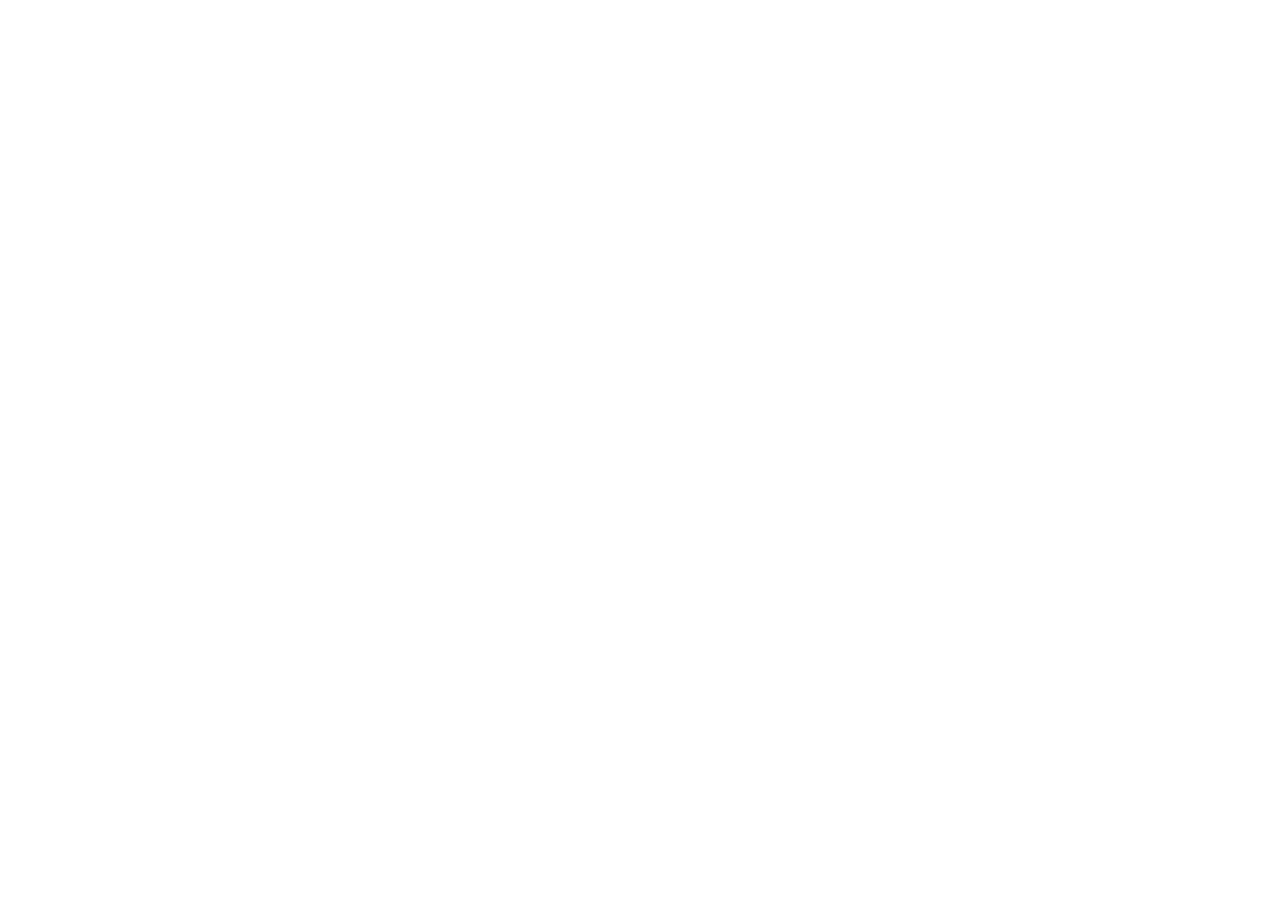
==== home.html @ 2725f07b "try" ====
<!DOCTYPE html>
<html>
<head>
    <link rel="preconnect" href="https://fonts.googleapis.com">
    <link rel="preconnect" href="https://fonts.gstatic.com" crossorigin>
    <link href="https://fonts.googleapis.com/css2?family=Golos+Text:wght@400;500;600;700;800;900&dis
    play=swap" rel="stylesheet">

    <link href= "home_style.css" rel = "stylesheet">
    <meta charset="UTF-8">
</head>
<body>
    <div class = "sidebar"></div>
    <div class = "net-feed"></div>
</body>
</html>
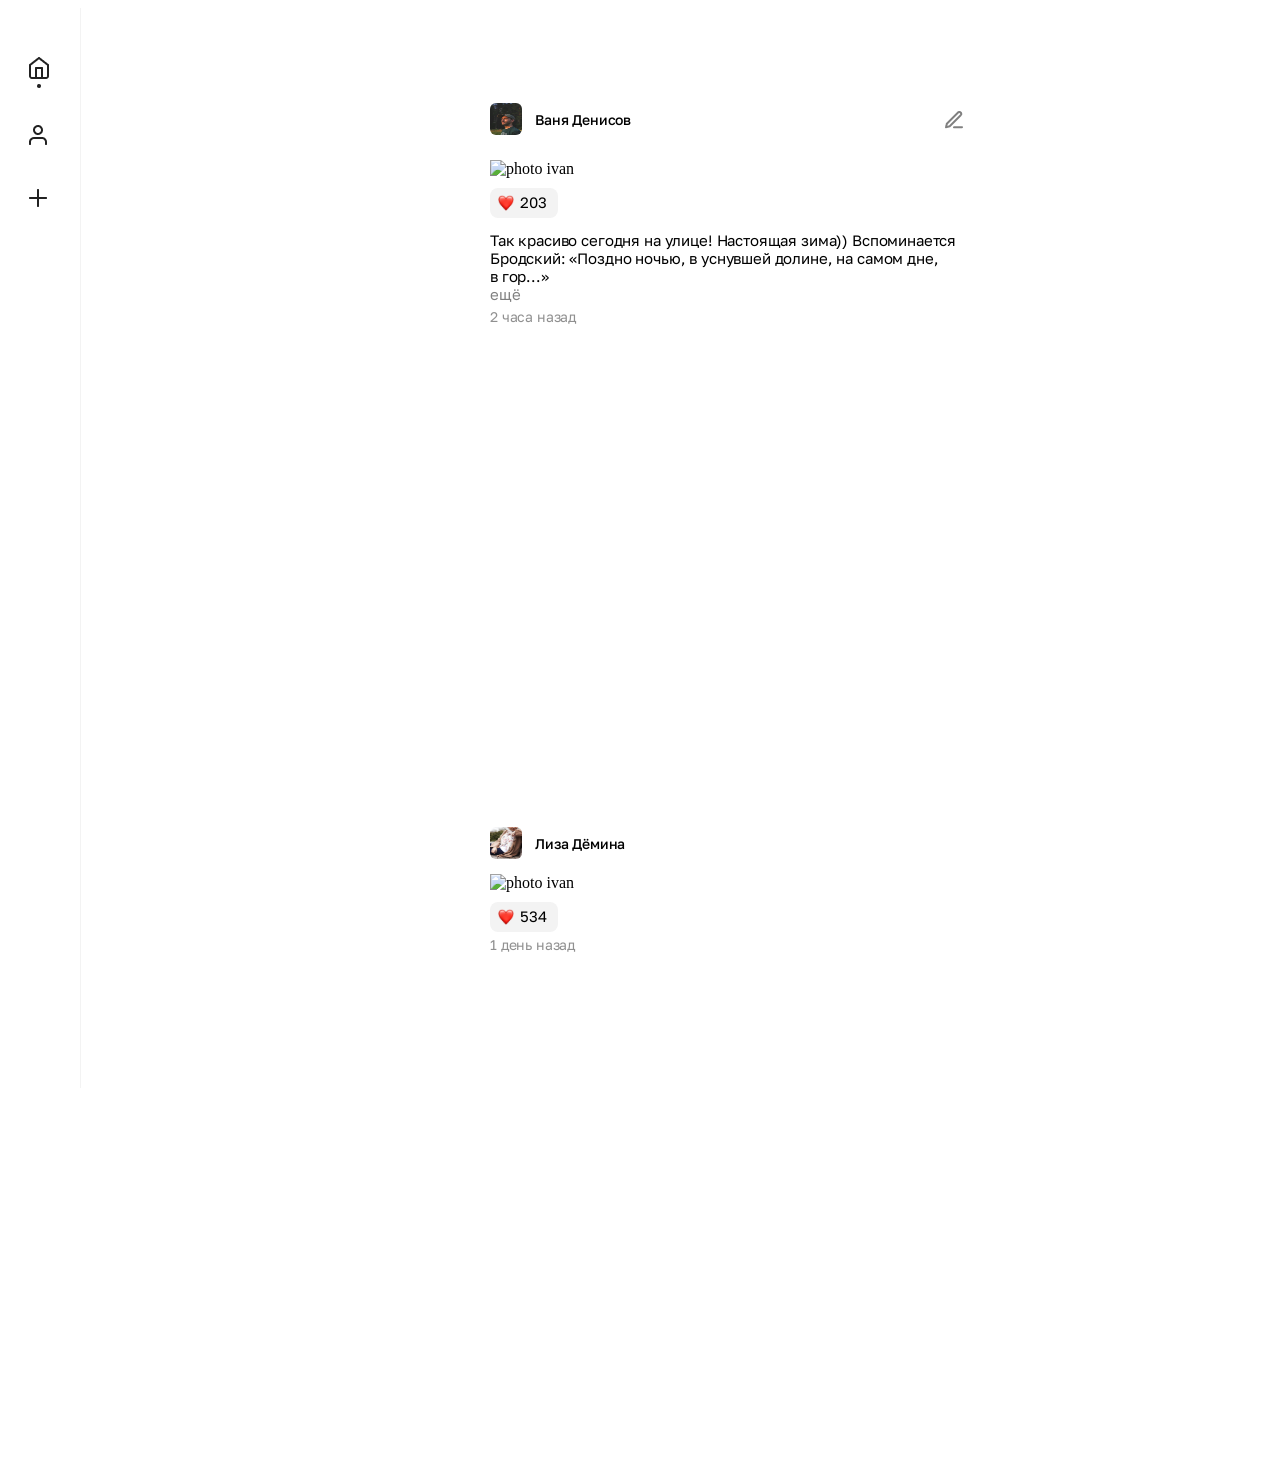
==== commit 612cd50c: "create home file" ====
--- a/home.html
+++ b/home.html
@@ -10,7 +10,55 @@
     <meta charset="UTF-8">
 </head>
 <body>
-    <div class = "sidebar"></div>
-    <div class = "net-feed"></div>
+    <div class = "sidebar">
+        <div class = "sidebar__item-frame sidebar__item-frame_menu">
+            <img src = "item_menu.png" alt="menu" class = "sidebar__item">
+        </div>
+        <div class = "sidebar__item-frame sidebar__item-frame_user">
+            <img src = "item_user.png" alt="user" class = "sidebar__item">
+        </div>
+        <div class = "sidebar__item-frame sidebar__item-frame_plus">
+         <img src = "item_plus.png" alt="add" class = "sidebar__item">
+        </div>
+    </div>
+    <div class = "net-feed">
+        <div class = "net-feed__post net-feed__post-up">
+            <div class ="net-feed__posting-user">
+                <div class = "net-feed__user">
+                    <img src = "avatar_ivan.jpg" alt="unknown avatar" class = "net-feed__avatar">
+                    <p class = "net-feed__name">Ваня Денисов</p>
+                </div>
+                <img src = "item_edit.png" alt="edit" class = "net-feed__item-edit">
+            </div>
+            <div class = "net-feed__navigation-photo">
+                <img src = "photo_ivan.jpg" alt="photo ivan" class = "net-feed__posted-photo">
+                <img src = "slider_active.png" alt="next" class = "net-feed__item net-feed__item_active">
+                <img src = "slider_unactive.png" alt="prev" class = "net-feed__item net-feed__item_unactive">
+                <img src = "item_num_page.png" alt="first" class = "net-feed__item-num-page">
+            </div>
+            <div class = "net-feed__count-reaction">
+                <img src = "reaction_like.png" alt="like" class = "net-feed__reaction">
+                <p class = "net-feed__count">203</p>    
+            </div>
+            <p class = "net-feed__user-text">Так красиво сегодня на улице! Настоящая зима)) Вспоминается Бродский: «Поздно ночью, в уснувшей долине, на самом дне, в гор...» </p>
+            <p class = "net-feed__more">ещё</p>
+            <p class = "net-feed__time">2 часа назад</p>
+        </div>
+
+        <div class = "net-feed__post net-feed__post-down">
+            <div class ="net-feed__posting-user">
+                <div class = "net-feed__user">
+                    <img src = "avatar_liza.jpg" alt="unknown avatar" class = "net-feed__avatar">
+                    <p class = "net-feed__name">Лиза Дёмина</p>
+                </div>
+            </div>
+            <img src = "photo_liza.jpg" alt="photo ivan" class = "net-feed__posted-photo">
+            <div class = "net-feed__count-reaction">
+                <img src = "reaction_like.png" alt="like" class = "net-feed__reaction">
+                <p class = "net-feed__count">534</p>    
+            </div>
+            <p class = "net-feed__time">1 день назад</p>
+        </div>
+    </div>
 </body>
 </html>
--- a/home_style.css
+++ b/home_style.css
@@ -0,0 +1,190 @@
+.sidebar {
+    width: 72px;
+    height: 1080px;
+    left: -1px;
+    background-color: #FFFFFF;
+    border-right: 1px solid #2222220D;
+}
+
+.sidebar__item-frame {
+    width: 40px;
+    height: 40px;
+    left: 18px;
+    border-radius: 10px;
+    gap: 10px;
+    position: relative;
+    cursor: pointer;
+}
+
+.sidebar__item-frame_menu {
+    top: 40px;
+    left: 11px;
+}
+
+.sidebar__item-frame_user {
+    top: 75px;  
+}
+
+.sidebar__item-frame_plus {
+    top: 98px;  
+}
+
+.net-feed {
+    width: 474px;
+    height: 1338px;
+    margin-top: -1220px;
+    margin-left: 482px;
+}
+
+.net-feed__post {
+    height: 474px;
+    margin-top: 250px; 
+}
+
+.net-feed__post-up {
+    width: 700px;
+}
+
+.net-feed__post-down {
+    width: 638px;
+}
+
+.net-feed__posted-photo {
+    width: 474px;
+    height: 474px;
+    top: 64px;    
+}
+
+.net-feed__avatar {
+    width: 32px;
+    height: 32px;
+    border-radius: 6px;
+    cursor: pointer;    
+}
+
+.net-feed__reaction {
+    width: 16px;
+    height: 16px;
+    position: relative;
+    top: 7px;
+    left: 8px;   
+}
+
+.net-feed__posting-user {
+    width: 474px;
+    height: 32px;
+    position: relative;
+    top: -15px;    
+}
+
+.net-feed__user {
+    width: 132px;
+    height: 32px;
+    gap: 10px;    
+}
+
+.net-feed__name {
+    width: 120px;
+    height: 18px;
+    font-family: 'Golos Text', sans-serif;
+    font-weight: 500;
+    font-size: 14px;
+    line-height: 18px;
+    letter-spacing: -0.15px;
+    position: relative;
+    top: -42px;
+    left: 45px;    
+}
+
+.net-feed__item-edit {
+    position: relative;
+    top: -27px;
+    left: 452px;
+    cursor: pointer;    
+}
+
+.net-feed__count-reaction {
+    width: 68px;
+    height: 30px;
+    background-color:#2222220D;
+    gap: 3px;
+    border-radius: 8px;
+    position: relative;
+    top: 10px;
+    cursor: pointer;   
+}
+
+.net-feed__count {
+    position: relative;
+    top: -30px;
+    left: 30px;
+    font-family: 'Golos Text', sans-serif;
+    font-weight: 400;
+    font-size: 15px;
+    line-height: 18px;
+    letter-spacing: -0.15px;
+
+}
+
+.net-feed__user-text {
+    width: 474px;
+    height: 37px;
+    font-family: 'Golos Text', sans-serif;
+    font-weight: 400;
+    font-size: 15px;
+    line-height: 18px;
+    letter-spacing: -0.15px;
+    position: relative;
+    top: 8px;    
+}
+
+.net-feed__more {
+    width: 28px;
+    height: 18px;
+    font-family: 'Golos Text', sans-serif;
+    font-weight: 400;
+    font-size: 15px;
+    line-height: 18px;
+    letter-spacing: -0.15px;
+    position: relative;
+    top: 10px;
+    color: #808080;
+    cursor: pointer;    
+}
+
+.net-feed__time {
+    width: 100px;
+    height: 18px;
+    font-family: 'Golos Text', sans-serif;
+    font-weight: 400;
+    font-size: 14px;
+    line-height: 18px;
+    letter-spacing: -0.15px;
+    top: 10px;
+    color: #22222280;    
+}
+
+.net-feed__item {
+    width: 20px;
+    height: 20px;
+}
+
+.net-feed__item_active {
+    position: relative;
+    top: -220px;
+    left: -35px;
+    cursor: pointer;
+}
+
+.net-feed__item_unactive {
+    position: relative;
+    top: -220px;
+    left: -490px;
+    cursor: pointer;
+}
+
+.net-feed__item-num-page {
+    position: relative;
+    top: -440px;
+    left: -105px;   
+}
